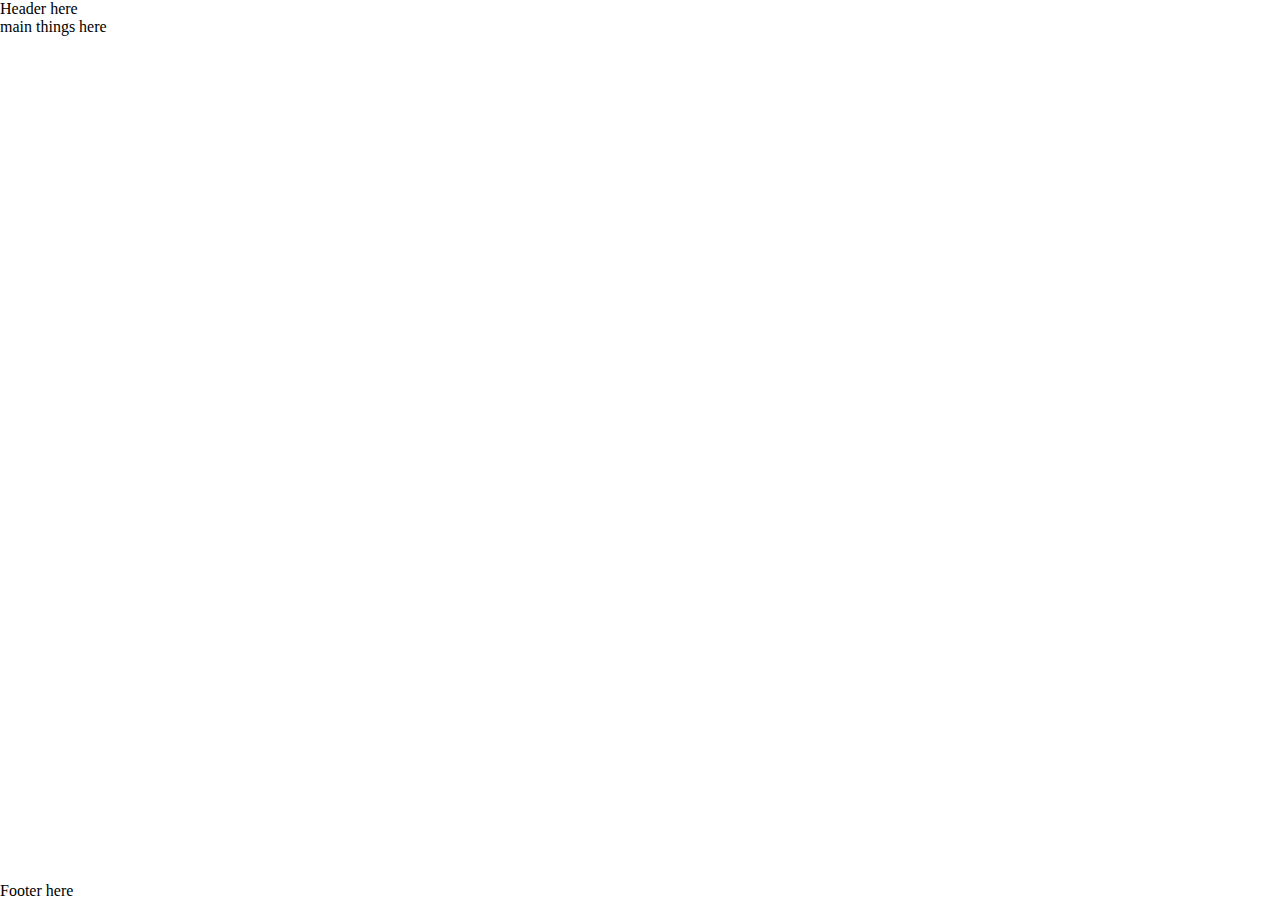
==== index.html @ f5535670 "first comit" ====
<!DOCTYPE html>
<html lang="en">
  <head>
    <meta charset="UTF-8" />
    <meta http-equiv="X-UA-Compatible" content="IE=edge" />
    <meta name="viewport" content="width=device-width, initial-scale=1.0" />
    <meta
      name="description"
      content="Welcome to Comfy Home here you will be able to find all the decor you need to suit your personality and style. Sofas, lamps, dining sets and much more."
    />
    <title>Comfy Home</title>
    <link rel="stylesheet" href="css/style.css">
  </head>
  <body>
    <div class="wrapper">
      <header>Header here</header>
      <main>main things here</main>
    </div>

    <footer>Footer here</footer>
  </body>
</html>
---- css/style.css ----
html,
body {
  height: 100%;
}

body {
  display: flex;
  flex-direction: column;
  margin: 0;
}

.wrapper {
  display: flex;
  flex-direction: column;
  flex: 1 0 auto;
}

footer {
  flex-shrink: 0;
}
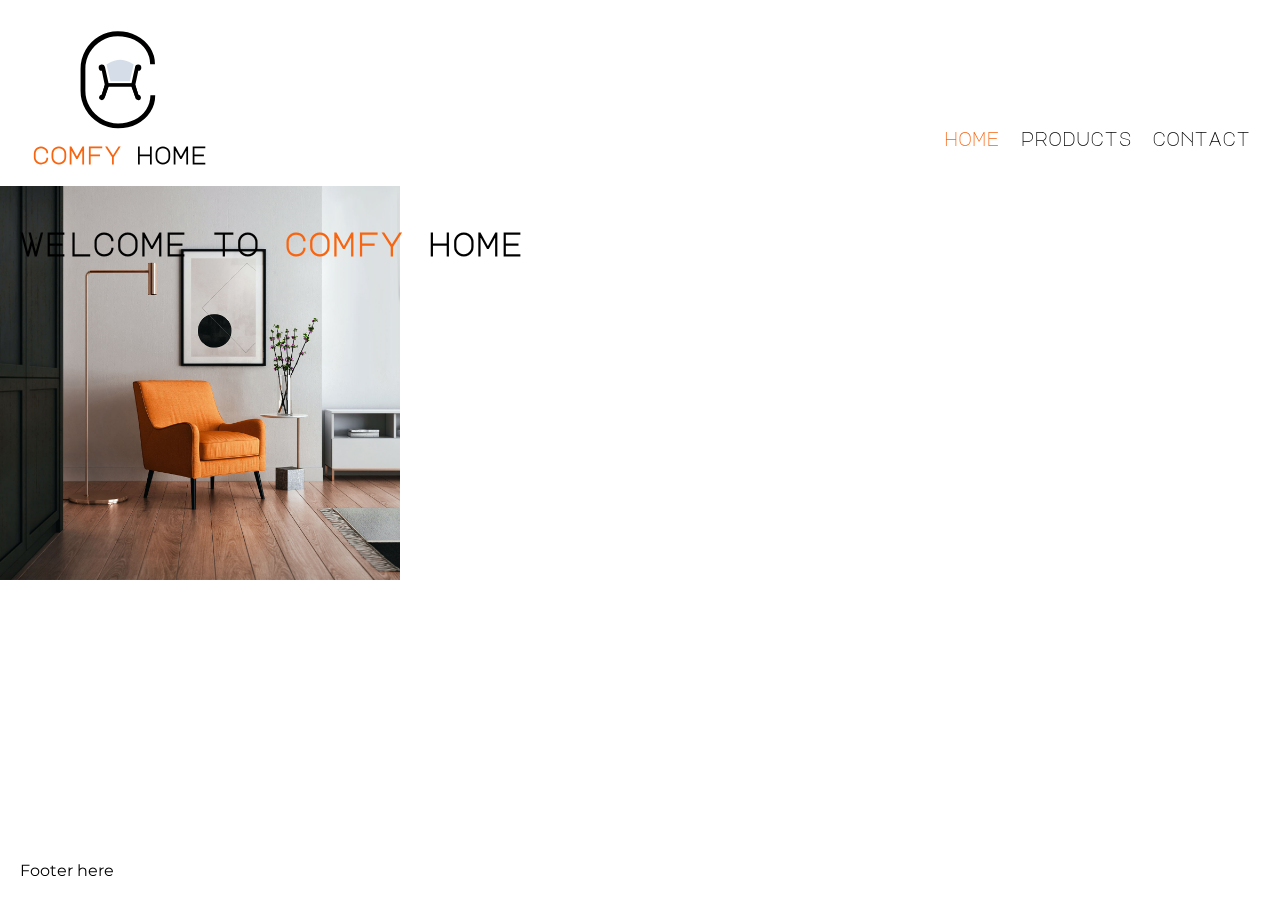
==== commit ac24d83d: "added partials to css makes more readable" ====
--- a/index.html
+++ b/index.html
@@ -9,12 +9,38 @@
       content="Welcome to Comfy Home here you will be able to find all the decor you need to suit your personality and style. Sofas, lamps, dining sets and much more."
     />
     <title>Comfy Home</title>
-    <link rel="stylesheet" href="css/style.css">
+    <link rel="preconnect" href="https://fonts.googleapis.com" />
+    <link rel="preconnect" href="https://fonts.gstatic.com" crossorigin />
+    <link
+      href="https://fonts.googleapis.com/css2?family=Major+Mono+Display&family=Montserrat:wght@300;700&display=swap"
+      rel="stylesheet"
+    />
+    <link rel="stylesheet" href="css/style.css" />
   </head>
   <body>
     <div class="wrapper">
-      <header>Header here</header>
-      <main>main things here</main>
+      <header>
+        <a href="index.html" class="logo-container">
+          <div class="logo-img-container">
+            <img src="assets/logo.svg" alt="Comfy home" />
+          </div>
+
+          <div class="logo-title"><span id="span__orange">comfy</span> <span>home</span></div>
+        </a>
+        <nav>
+          <ul>
+            <li><a href="" class="active">home</a></li>
+            <li><a href="">products</a></li>
+            <li><a href="">contact</a></li>
+          </ul>
+        </nav>
+      </header>
+      <main>
+        <h1>welcome to <span id="span__orange">comfy</span> home</h1>
+        <div class="side-image">
+          <img src="assets/chair.jpg" alt="orange chair, golden lamp and abstract painting" />
+        </div>
+      </main>
     </div>
 
     <footer>Footer here</footer>
--- a/css/style.css
+++ b/css/style.css
@@ -1,20 +1,9 @@
-html,
-body {
-  height: 100%;
-}
+@import 'partials/variables.css';
+@import 'partials/typography.css';
+@import 'partials/layout.css';
+@import 'partials/nav.css';
+@import 'partials/index-content.css';
 
-body {
-  display: flex;
-  flex-direction: column;
-  margin: 0;
-}
 
-.wrapper {
-  display: flex;
-  flex-direction: column;
-  flex: 1 0 auto;
-}
 
-footer {
-  flex-shrink: 0;
-}
+
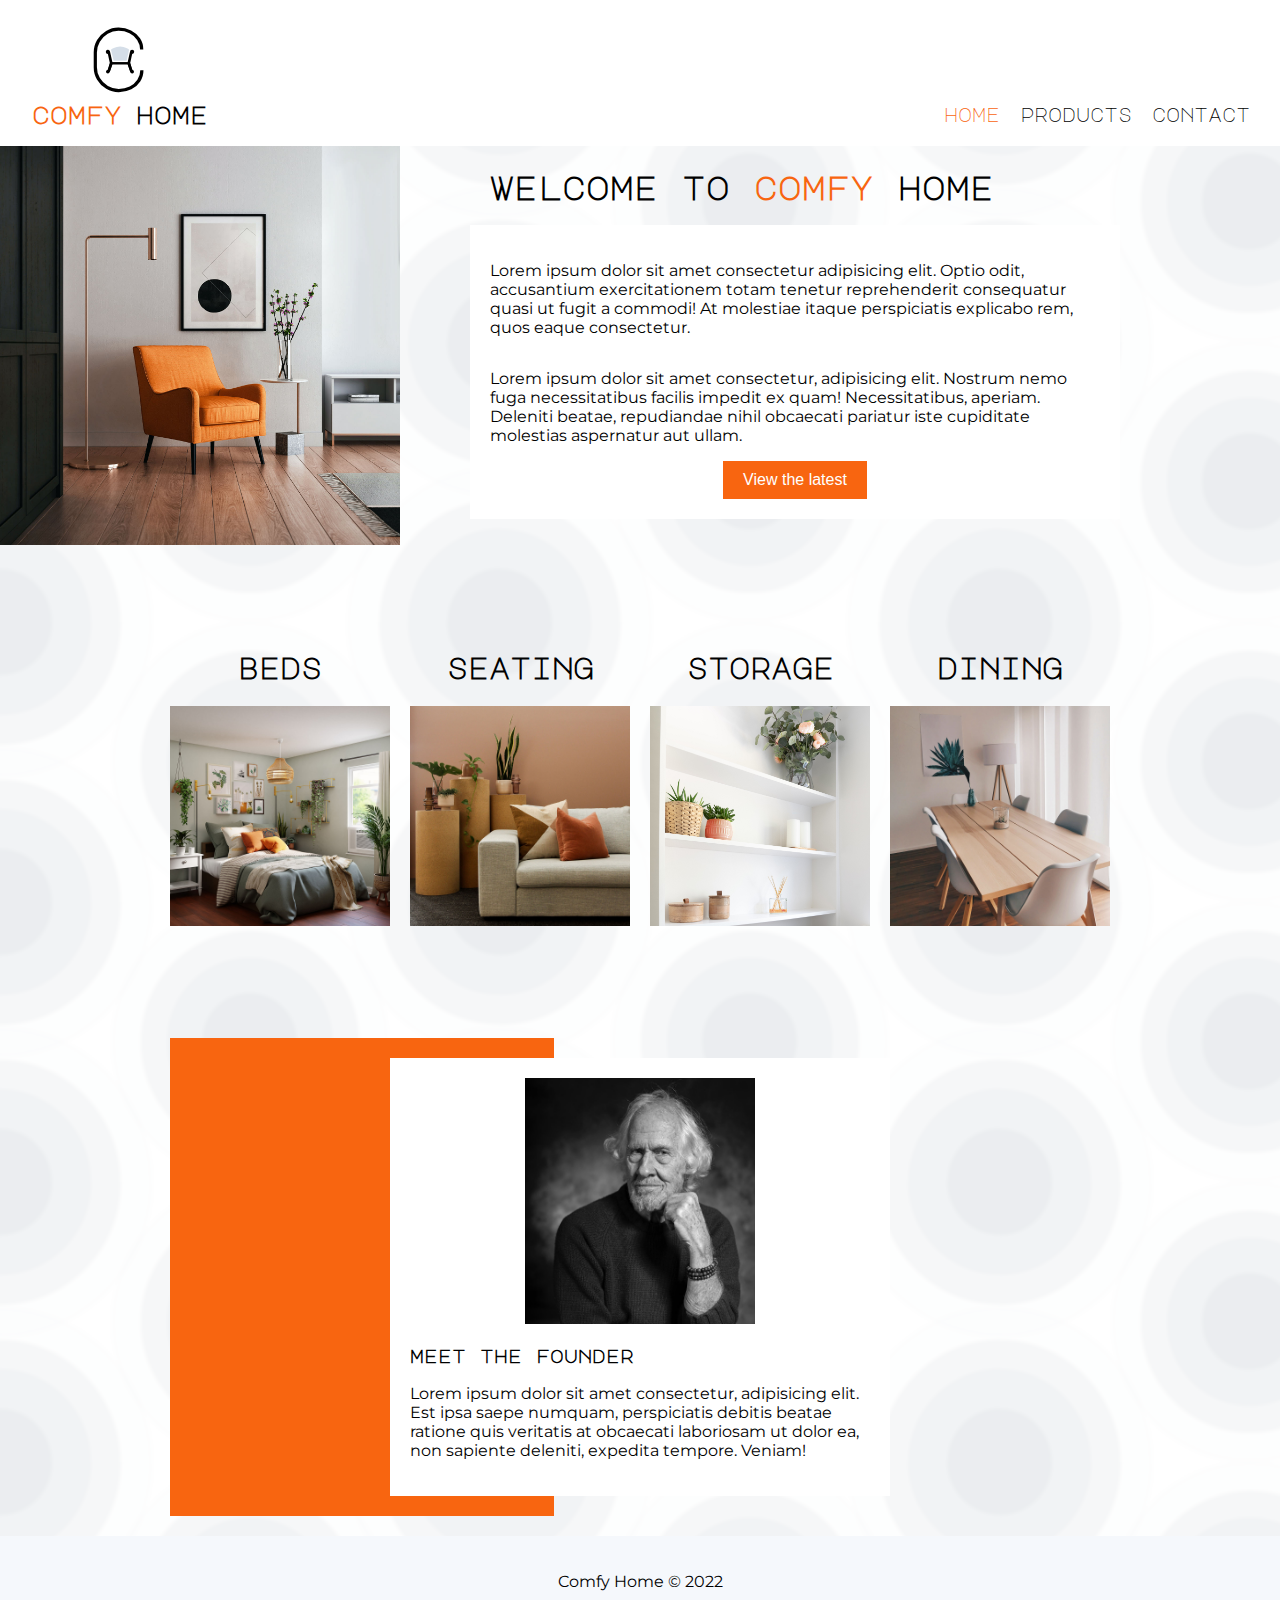
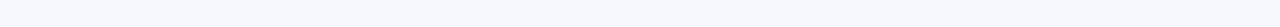
==== commit 764b4c35: "added images" ====
--- a/index.html
+++ b/index.html
@@ -9,6 +9,7 @@
       content="Welcome to Comfy Home here you will be able to find all the decor you need to suit your personality and style. Sofas, lamps, dining sets and much more."
     />
     <title>Comfy Home</title>
+    <link rel="shortcut icon" href="assets/logo.svg" type="image/svg" />
     <link rel="preconnect" href="https://fonts.googleapis.com" />
     <link rel="preconnect" href="https://fonts.gstatic.com" crossorigin />
     <link
@@ -36,13 +37,69 @@
         </nav>
       </header>
       <main>
-        <h1>welcome to <span id="span__orange">comfy</span> home</h1>
-        <div class="side-image">
-          <img src="assets/chair.jpg" alt="orange chair, golden lamp and abstract painting" />
+        <div class="intro-container">
+          <h1>welcome to <span id="span__orange">comfy</span> home</h1>
+          <div class="side-image">
+            <img src="assets/chair.jpg" alt="orange chair, golden lamp and abstract painting" />
+          </div>
+          <div class="text-container">
+            <p>
+              Lorem ipsum dolor sit amet consectetur adipisicing elit. Optio odit, accusantium
+              exercitationem totam tenetur reprehenderit consequatur quasi ut fugit a commodi! At
+              molestiae itaque perspiciatis explicabo rem, quos eaque consectetur.
+            </p>
+            <p>
+              Lorem ipsum dolor sit amet consectetur, adipisicing elit. Nostrum nemo fuga
+              necessitatibus facilis impedit ex quam! Necessitatibus, aperiam. Deleniti beatae,
+              repudiandae nihil obcaecati pariatur iste cupiditate molestias aspernatur aut ullam.
+            </p>
+            <button class="cta">View the latest</button>
+          </div>
+        </div>
+
+        <div class="product-categories">
+          <a href="index.html" class="card">
+            <h2>beds</h2>
+            <div class="card-img-container">
+              <img src="assets/beds.jpg" alt="bed" />
+            </div>
+          </a>
+          <a href="index.html" class="card">
+            <h2>seating</h2>
+            <div class="card-img-container">
+              <img src="assets/seating.jpg" alt="sofa with cusions side tables and plants" />
+            </div>
+          </a>
+          <a href="index.html" class="card">
+            <h2>storage</h2>
+            <div class="card-img-container">
+              <img src="assets/shelving.jpg" alt="white shelves with various plants" />
+            </div>
+          </a>
+          <a href="index.html" class="card">
+            <h2>dining</h2>
+            <div class="card-img-container">
+              <img src="assets/dining.jpg" alt="dining table and chairs" />
+            </div>
+          </a>
+        </div>
+        <div class="about">
+          <div class="accent-block"></div>
+          <div class="info-container">
+            <div class="card-img-container">
+              <img src="assets/founder.jpg" alt="Jerry the founder of Comfy Home" />
+            </div>
+            <h3>meet the founder</h3>
+            <p>
+              Lorem ipsum dolor sit amet consectetur, adipisicing elit. Est ipsa saepe numquam,
+              perspiciatis debitis beatae ratione quis veritatis at obcaecati laboriosam ut dolor
+              ea, non sapiente deleniti, expedita tempore. Veniam!
+            </p>
+          </div>
         </div>
       </main>
     </div>
 
-    <footer>Footer here</footer>
+    <footer><p>Comfy Home &copy; 2022</p></footer>
   </body>
 </html>
--- a/css/style.css
+++ b/css/style.css
@@ -3,7 +3,5 @@
 @import 'partials/layout.css';
 @import 'partials/nav.css';
 @import 'partials/index-content.css';
-
-
-
-
+@import 'partials/card.css';
+@import 'partials/about.css';
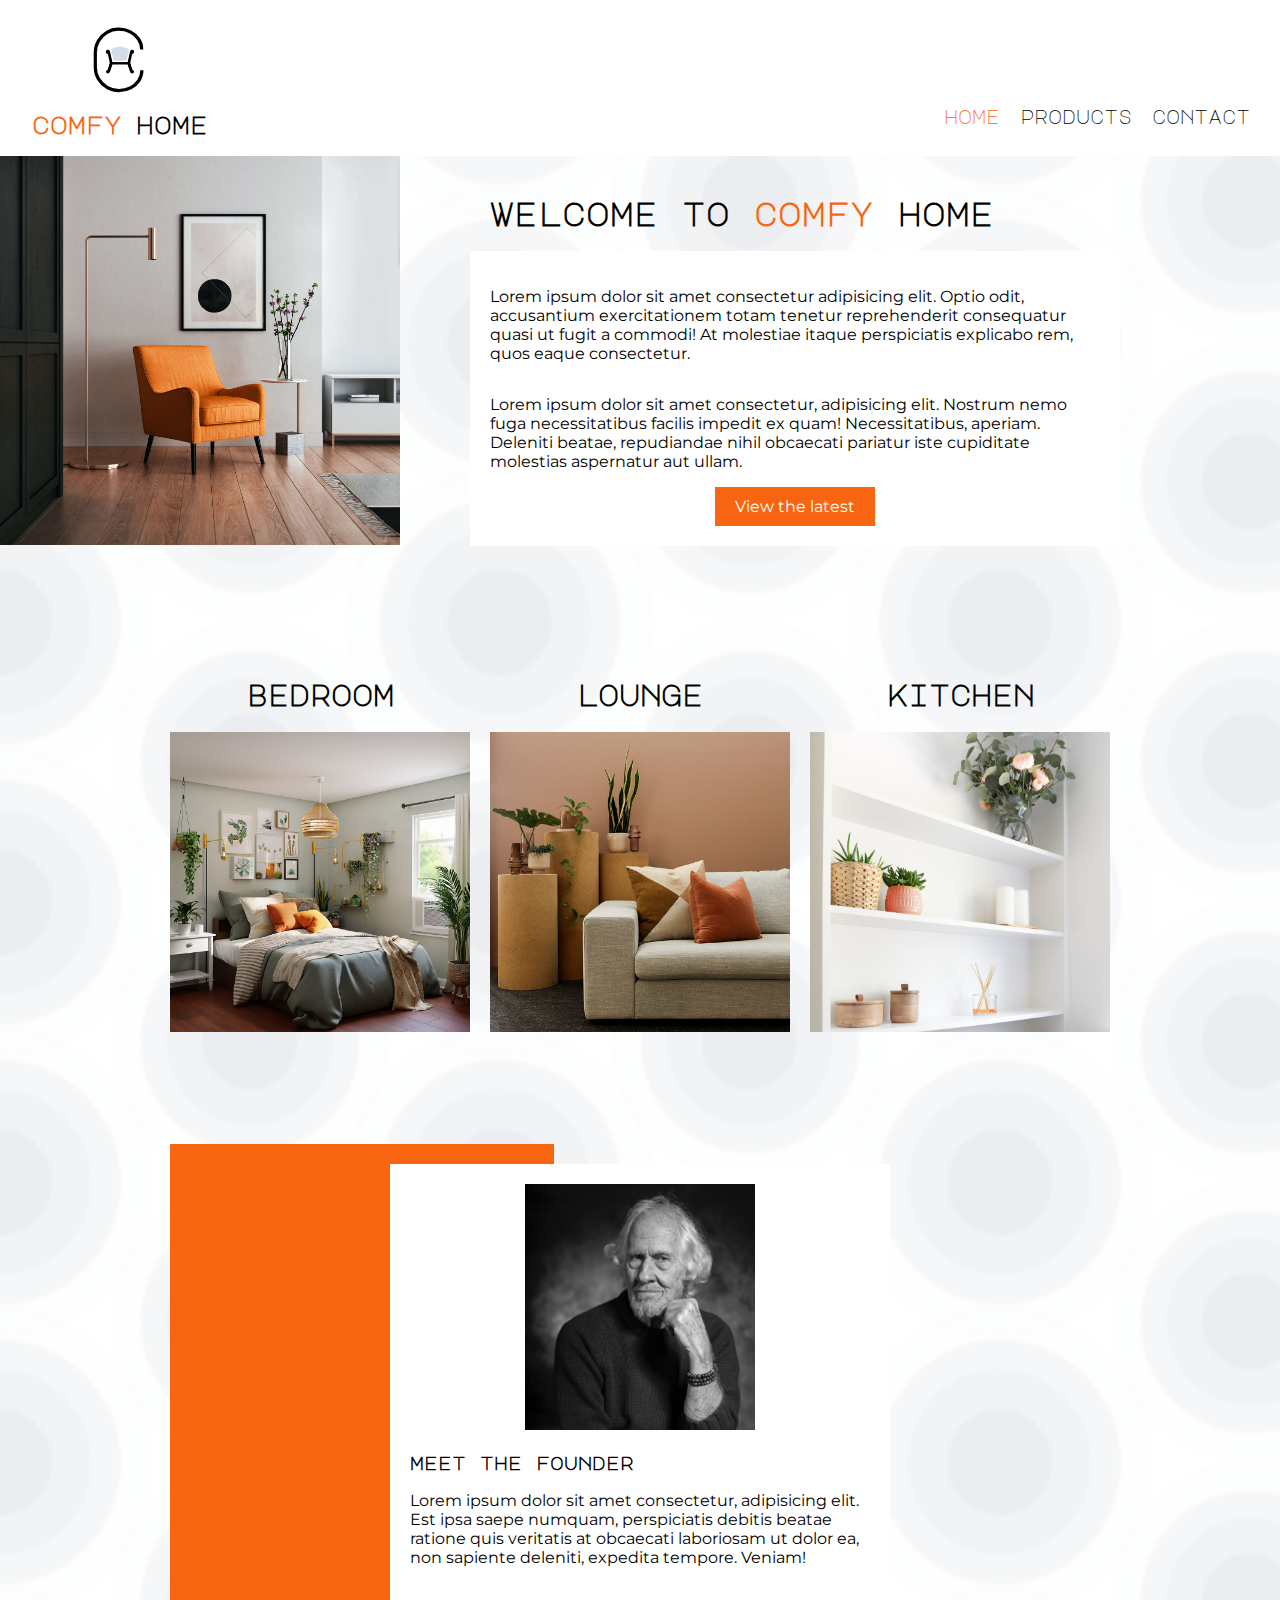
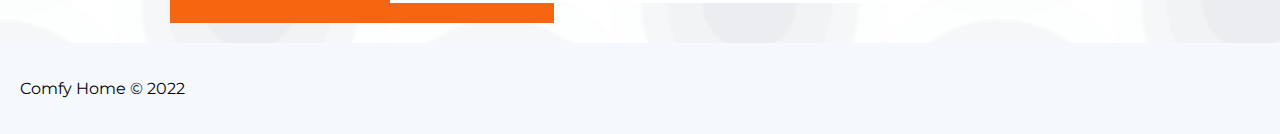
==== commit ef0a9134: "added product page" ====
--- a/index.html
+++ b/index.html
@@ -21,7 +21,7 @@
   <body>
     <div class="wrapper">
       <header>
-        <a href="index.html" class="logo-container">
+        <a href="/" class="logo-container">
           <div class="logo-img-container">
             <img src="assets/logo.svg" alt="Comfy home" />
           </div>
@@ -30,8 +30,8 @@
         </a>
         <nav>
           <ul>
-            <li><a href="" class="active">home</a></li>
-            <li><a href="">products</a></li>
+            <li><a href="/" class="active">home</a></li>
+            <li><a href="products.html">products</a></li>
             <li><a href="">contact</a></li>
           </ul>
         </nav>
@@ -53,33 +53,27 @@
               necessitatibus facilis impedit ex quam! Necessitatibus, aperiam. Deleniti beatae,
               repudiandae nihil obcaecati pariatur iste cupiditate molestias aspernatur aut ullam.
             </p>
-            <button class="cta">View the latest</button>
+            <a href="products.html" class="cta">View the latest</a>
           </div>
         </div>
 
         <div class="product-categories">
-          <a href="index.html" class="card">
-            <h2>beds</h2>
+          <a href="products.html" class="card">
+            <h2>bedroom</h2>
             <div class="card-img-container">
               <img src="assets/beds.jpg" alt="bed" />
             </div>
           </a>
-          <a href="index.html" class="card">
-            <h2>seating</h2>
+          <a href="products.html" class="card">
+            <h2>lounge</h2>
             <div class="card-img-container">
               <img src="assets/seating.jpg" alt="sofa with cusions side tables and plants" />
             </div>
           </a>
-          <a href="index.html" class="card">
-            <h2>storage</h2>
+          <a href="products.html" class="card">
+            <h2>kitchen</h2>
             <div class="card-img-container">
               <img src="assets/shelving.jpg" alt="white shelves with various plants" />
-            </div>
-          </a>
-          <a href="index.html" class="card">
-            <h2>dining</h2>
-            <div class="card-img-container">
-              <img src="assets/dining.jpg" alt="dining table and chairs" />
             </div>
           </a>
         </div>
--- a/css/style.css
+++ b/css/style.css
@@ -3,5 +3,6 @@
 @import 'partials/layout.css';
 @import 'partials/nav.css';
 @import 'partials/index-content.css';
+@import 'partials/products.css';
 @import 'partials/card.css';
 @import 'partials/about.css';
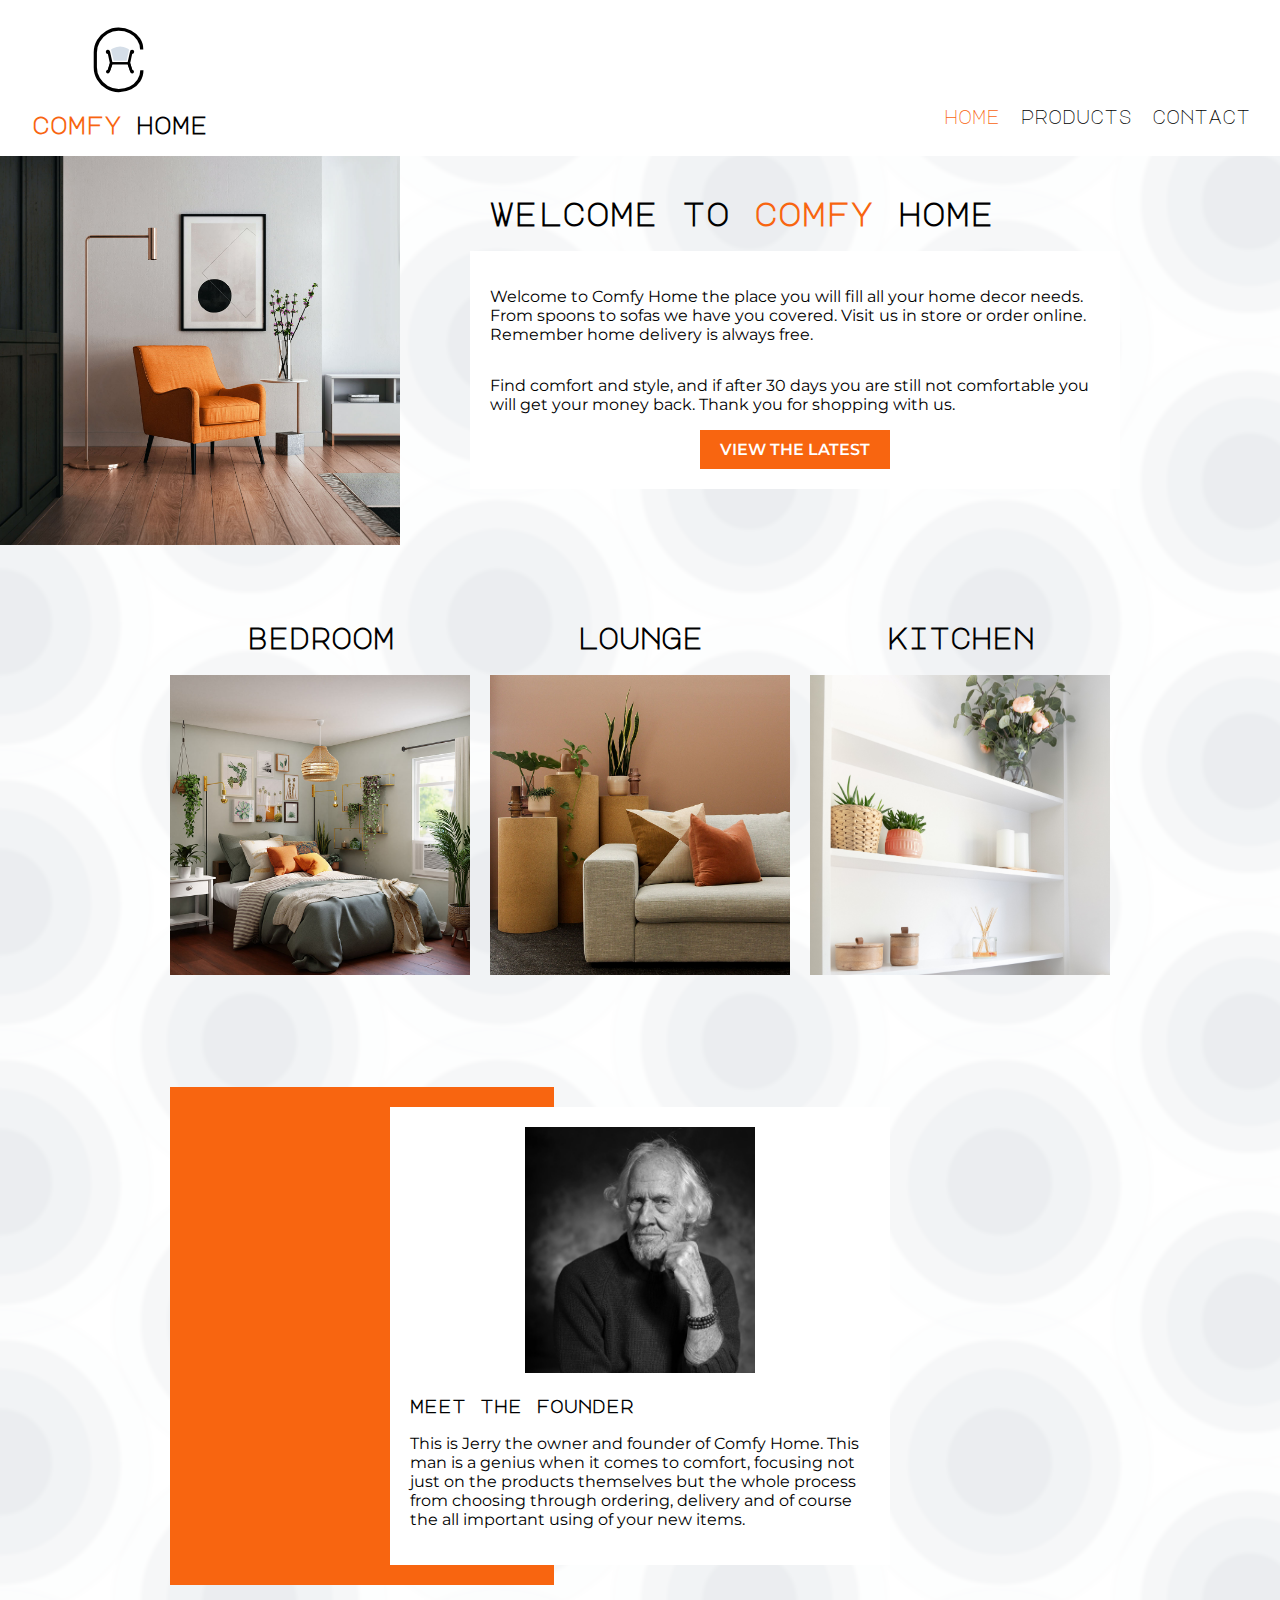
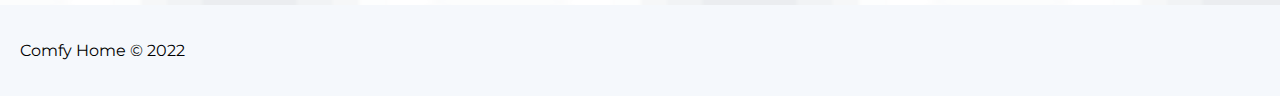
==== commit f2522e9b: "updated typography" ====
--- a/index.html
+++ b/index.html
@@ -44,14 +44,13 @@
           </div>
           <div class="text-container">
             <p>
-              Lorem ipsum dolor sit amet consectetur adipisicing elit. Optio odit, accusantium
-              exercitationem totam tenetur reprehenderit consequatur quasi ut fugit a commodi! At
-              molestiae itaque perspiciatis explicabo rem, quos eaque consectetur.
+              Welcome to Comfy Home the place you will fill all your home decor needs. From spoons
+              to sofas we have you covered. Visit us in store or order online. Remember home
+              delivery is always free.
             </p>
             <p>
-              Lorem ipsum dolor sit amet consectetur, adipisicing elit. Nostrum nemo fuga
-              necessitatibus facilis impedit ex quam! Necessitatibus, aperiam. Deleniti beatae,
-              repudiandae nihil obcaecati pariatur iste cupiditate molestias aspernatur aut ullam.
+              Find comfort and style, and if after 30 days you are still not comfortable you will
+              get your money back. Thank you for shopping with us.
             </p>
             <a href="products.html" class="cta">View the latest</a>
           </div>
@@ -85,9 +84,10 @@
             </div>
             <h3>meet the founder</h3>
             <p>
-              Lorem ipsum dolor sit amet consectetur, adipisicing elit. Est ipsa saepe numquam,
-              perspiciatis debitis beatae ratione quis veritatis at obcaecati laboriosam ut dolor
-              ea, non sapiente deleniti, expedita tempore. Veniam!
+              This is Jerry the owner and founder of Comfy Home. This man is a genius when it comes
+              to comfort, focusing not just on the products themselves but the whole process from
+              choosing through ordering, delivery and of course the all important using of your new
+              items.
             </p>
           </div>
         </div>
